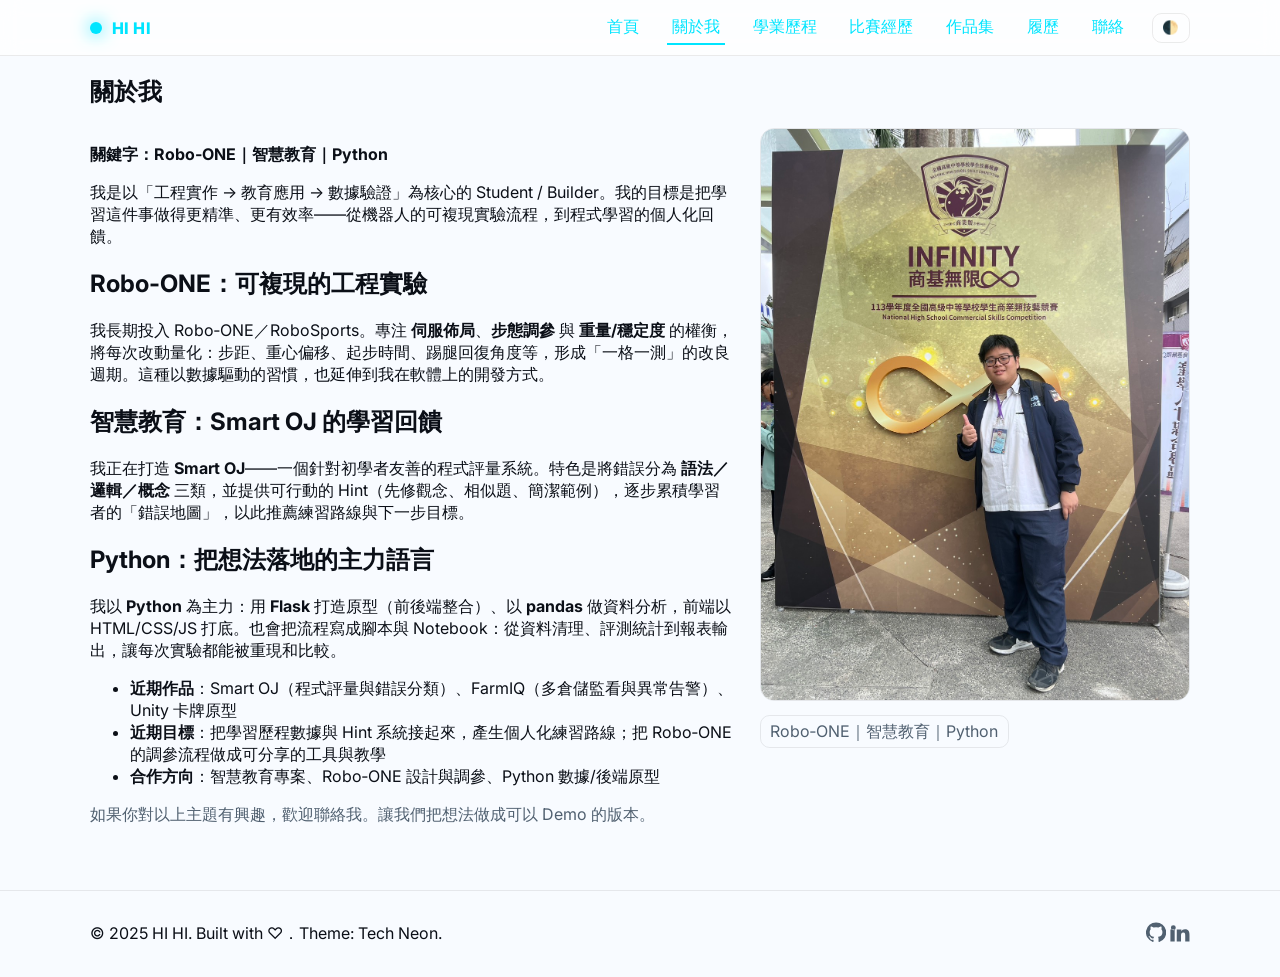
==== about.html @ a20ba3a3 "Add files via upload" ====
<!DOCTYPE html>
<html lang="zh-Hant">

<head>
    <meta charset="utf-8" />
    <meta name="viewport" content="width=device-width, initial-scale=1" />
    <title>首頁 · HI HI — Tech Portfolio</title>
    <meta name="description" content="科技風個人簡介網站：比賽經歷、學業歷程、作品集、履歷與聯絡方式。" />
    <meta name="color-scheme" content="dark light" />
    <link rel="preconnect" href="https://fonts.gstatic.com" crossorigin>
    <link href="https://fonts.googleapis.com/css2?family=JetBrains+Mono:wght@400;600;800&family=Inter:wght@300;400;600;800&display=swap" rel="stylesheet">
    <link rel="stylesheet" href="assets/css/style.css" />
    <script defer src="assets/js/main.js"></script>
</head>

<body>

    <header class="site-header glass">
        <div class="container nav-row">
            <a class="brand" href="index.html">
                <span class="logo-dot"></span><span class="brand-text">HI HI</span>
            </a>
            <button class="nav-toggle" aria-label="Toggle Menu">☰</button>
            <nav class="nav">
                <a href="index.html">首頁</a>
                <a href="about.html">關於我</a>
                <a href="academics.html">學業歷程</a>
                <a href="competitions.html">比賽經歷</a>
                <a href="projects.html">作品集</a>
                <a href="resume.html">履歷</a>
                <a href="contact.html">聯絡</a>
                <button id="themeSwitch" class="theme-btn" title="切換主題">🌓</button>
            </nav>
        </div>
    </header>

    <main class="content">

        <section class="container">
            <h1>關於我</h1>
            <div class="two-col">
                <div>
                    <p><b>關鍵字：Robo‑ONE｜智慧教育｜Python</b></p>
                    <p>我是以「工程實作 → 教育應用 → 數據驗證」為核心的 Student / Builder。我的目標是把學習這件事做得更精準、更有效率——從機器人的可複現實驗流程，到程式學習的個人化回饋。</p>

                    <h2>Robo‑ONE：可複現的工程實驗</h2>
                    <p>我長期投入 Robo‑ONE／RoboSports。專注 <b>伺服佈局</b>、<b>步態調參</b> 與 <b>重量/穩定度</b> 的權衡，將每次改動量化：步距、重心偏移、起步時間、踢腿回復角度等，形成「一格一測」的改良週期。這種以數據驅動的習慣，也延伸到我在軟體上的開發方式。</p>

                    <h2>智慧教育：Smart&nbsp;OJ 的學習回饋</h2>
                    <p>我正在打造 <b>Smart OJ</b>——一個針對初學者友善的程式評量系統。特色是將錯誤分為 <b>語法／邏輯／概念</b> 三類，並提供可行動的 Hint（先修觀念、相似題、簡潔範例），逐步累積學習者的「錯誤地圖」，以此推薦練習路線與下一步目標。</p>

                    <h2>Python：把想法落地的主力語言</h2>
                    <p>我以 <b>Python</b> 為主力：用 <b>Flask</b> 打造原型（前後端整合）、以 <b>pandas</b> 做資料分析，前端以 HTML/CSS/JS 打底。也會把流程寫成腳本與 Notebook：從資料清理、評測統計到報表輸出，讓每次實驗都能被重現和比較。</p>

                    <ul class="check">
                        <li><b>近期作品</b>：Smart OJ（程式評量與錯誤分類）、FarmIQ（多倉儲監看與異常告警）、Unity 卡牌原型</li>
                        <li><b>近期目標</b>：把學習歷程數據與 Hint 系統接起來，產生個人化練習路線；把 Robo‑ONE 的調參流程做成可分享的工具與教學</li>
                        <li><b>合作方向</b>：智慧教育專案、Robo‑ONE 設計與調參、Python 數據/後端原型</li>
                    </ul>

                    <p class="muted">如果你對以上主題有興趣，歡迎聯絡我。讓我們把想法做成可以 Demo 的版本。</p>
                </div>
                <aside class="aside">
                    <img src="assets/images/me.jpg" alt="個人大頭照" />
                    <div class="badge">Robo‑ONE｜智慧教育｜Python</div>
                </aside>
            </div>
        </section>

    </main>

    <footer class="site-footer">
        <div class="container footer-row">
            <p>© 2025 HI HI. Built with ♡．Theme: Tech Neon.</p>
            <div class="social">
                <a href="#" aria-label="GitHub" class="icon-link">
                    <svg width="20" height="20" viewBox="0 0 24 24" aria-hidden="true"><path d="M12 .5a12 12 0 0 0-3.79 23.4c.6.11.82-.26.82-.58v-2.02c-3.34.73-4.04-1.61-4.04-1.61-.55-1.41-1.35-1.79-1.35-1.79-1.1-.75.08-.73.08-.73 1.22.09 1.86 1.25 1.86 1.25 1.08 1.86 2.84 1.32 3.53 1.01.11-.78.42-1.32.76-1.62-2.67-.3-5.47-1.34-5.47-5.95 0-1.31.47-2.38 1.24-3.22-.12-.3-.54-1.52.12-3.17 0 0 1.01-.32 3.3 1.23a11.5 11.5 0 0 1 6 0c2.29-1.55 3.3-1.23 3.3-1.23.66 1.65.24 2.87.12 3.17.77.84 1.24 1.91 1.24 3.22 0 4.62-2.81 5.64-5.49 5.94.43.37.81 1.11.81 2.24v3.32c0 .32.22.7.83.58A12 12 0 0 0 12 .5z"/></svg>
                </a>
                <a href="#" aria-label="LinkedIn" class="icon-link">
                    <svg width="20" height="20" viewBox="0 0 24 24" aria-hidden="true"><path d="M6.94 6.94A2.94 2.94 0 1 1 1.06 6.94a2.94 2.94 0 0 1 5.88 0zM.5 23.5h5.12V8.91H.5V23.5zm7.61 0h5.11v-7.13c0-1.9.36-3.74 2.71-3.74 2.31 0 2.34 2.16 2.34 3.86v7.01h5.11V15.6c0-3.89-.84-6.88-5.4-6.88-2.19 0-3.66 1.2-4.26 2.33h-.06V8.92H8.11c.07 1.08 0 14.58 0 14.58z"/></svg>
                </a>
            </div>
        </div>
    </footer>

</body>

</html>
---- assets/css/style.css ----
:root {
    --bg: #0b0f17;
    --bg-soft: #0f1524;
    --text: #e6f1ff;
    --muted: #9aa5b1;
    --accent: #00e5ff;
    --card: rgba(255, 255, 255, 0.03);
    --glass: rgba(255, 255, 255, 0.06);
    --border: rgba(255, 255, 255, 0.08);
}

* {
    box-sizing: border-box;
}

html,
body {
    margin: 0;
    padding: 0;
    background: var(--bg);
    color: var(--text);
    font-family: Inter, 'Noto Sans TC', system-ui, -apple-system, Segoe UI, Roboto, 'PingFang TC', 'Heiti TC', sans-serif;
}

a {
    color: var(--accent);
    text-decoration: none;
}

.container {
    width: min(1100px, 92vw);
    margin: 0 auto;
}

.site-header {
    position: sticky;
    top: 0;
    z-index: 100;
    border-bottom: 1px solid var(--border);
}

.glass {
    backdrop-filter: blur(10px);
    background: var(--glass);
}

.nav-row {
    display: flex;
    align-items: center;
    justify-content: space-between;
    padding: .8rem 0;
    gap: 1rem;
}

.brand {
    display: flex;
    align-items: center;
    gap: .6rem;
    font-weight: 800;
    letter-spacing: .5px;
}

.logo-dot {
    width: 12px;
    height: 12px;
    border-radius: 50%;
    background: var(--accent);
    box-shadow: 0 0 18px var(--accent);
    display: inline-block;
}

.nav a {
    margin: 0 .6rem;
    padding: .4rem .3rem;
    border-bottom: 2px solid transparent;
}

.nav a.active,
.nav a:hover {
    border-color: var(--accent);
}

.nav-toggle {
    display: none;
    background: none;
    border: 1px solid var(--border);
    color: var(--text);
    padding: .4rem .6rem;
    border-radius: .6rem;
}

.theme-btn {
    margin-left: .6rem;
    border: 1px solid var(--border);
    padding: .4rem .6rem;
    border-radius: .6rem;
    background: none;
    color: var(--text);
}

.hero {
    position: relative;
    padding: 9rem 0 5rem;
    overflow: hidden;
}

.subtitle {
    color: var(--muted);
    margin-top: .2rem;
}

.grid-bg {
    position: absolute;
    inset: 0;
    background: radial-gradient(ellipse at 120% -20%, rgba(0, 229, 255, .15), transparent 40%), radial-gradient(ellipse at -20% 120%, rgba(0, 229, 255, .08), transparent 40%), linear-gradient(transparent, transparent 60%, rgba(0, 229, 255, .04));
    pointer-events: none;
}

.glitch {
    font-family: 'JetBrains Mono', monospace;
    font-size: clamp(36px, 7vw, 84px);
    font-weight: 800;
    letter-spacing: 2px;
    position: relative;
    display: inline-block;
}

.glitch::before,
.glitch::after {
    content: attr(data-text);
    position: absolute;
    left: 0;
    top: 0;
    mix-blend-mode: screen;
    clip-path: polygon(0 0, 100% 0, 100% 45%, 0 55%);
    filter: blur(.5px);
}

.glitch::before {
    transform: translate(2px, -1px);
    color: #f0f;
}

.glitch::after {
    transform: translate(-2px, 1px);
    color: #0ff;
}

.cards {
    display: grid;
    grid-template-columns: repeat(auto-fit, minmax(240px, 1fr));
    gap: 1rem;
    padding: 2rem 0 3rem;
}

.card {
    background: var(--card);
    border: 1px solid var(--border);
    border-radius: 16px;
    padding: 1.1rem;
    transition: transform .2s ease, border-color .2s;
}

.card:hover {
    transform: translateY(-3px);
    border-color: var(--accent);
}

.cards-2 {
    grid-template-columns: repeat(auto-fit, minmax(320px, 1fr));
}

.link {
    display: inline-block;
    margin-top: .6rem;
}

.two-col {
    display: grid;
    grid-template-columns: 1.2fr .8fr;
    gap: 1.5rem;
    align-items: start;
}

.aside img {
    width: 100%;
    height: auto;
    border-radius: 14px;
    border: 1px solid var(--border);
}

.badge {
    margin-top: .6rem;
    display: inline-block;
    padding: .3rem .6rem;
    border: 1px solid var(--border);
    border-radius: .6rem;
    color: var(--muted);
}

.timeline {
    list-style: none;
    margin: 0;
    padding: 1rem 0;
    border-left: 2px solid var(--border);
}

.timeline li {
    margin: 1rem 0 1.5rem;
    padding-left: 1rem;
    position: relative;
}

.timeline .time {
    font-weight: 800;
    color: var(--accent);
    margin-bottom: .2rem;
}

.timeline li::before {
    content: '';
    position: absolute;
    left: -7px;
    top: 6px;
    width: 10px;
    height: 10px;
    border-radius: 50%;
    background: var(--accent);
    box-shadow: 0 0 16px var(--accent);
}

.meta {
    color: var(--muted);
    font-size: .95rem;
    padding-left: 1rem;
}

.resume .skills {
    display: flex;
    flex-wrap: wrap;
    gap: .5rem 1rem;
}

.btn {
    border: 1px solid var(--border);
    padding: .6rem 1rem;
    border-radius: .7rem;
    display: inline-block;
}

.btn.primary {
    background: linear-gradient(90deg, var(--accent), #7af5ff);
    color: #001018;
    border: none;
    font-weight: 700;
    box-shadow: 0 0 24px rgba(0, 229, 255, .25);
}

.contact-form {
    display: grid;
    gap: .8rem;
    max-width: 700px;
    margin-top: 1rem;
}

.contact-form input,
.contact-form textarea {
    width: 100%;
    padding: .5rem .9rem;
    border-radius: .6rem;
    border: 1px solid var(--border);
    background: var(--bg-soft);
    color: var(--text);
}

.form-note {
    color: var(--muted);
    font-size: .9rem;
}

.site-footer {
    border-top: 1px solid var(--border);
    padding: 1rem 0;
    margin-top: 3rem;
}

.footer-row {
    display: flex;
    justify-content: space-between;
    align-items: center;
    gap: 1rem;
}

.icon-link svg {
    fill: var(--muted);
}

.icon-link:hover svg {
    fill: var(--accent);
}

.content {
    min-height: 2vh;
}


/* Active nav link */

.nav a.active {
    border-color: var(--accent);
}


/* Responsive */

@media (max-width: 900px) {
    .two-col {
        grid-template-columns: 1fr;
    }
}

@media (max-width: 720px) {
    .nav-toggle {
        display: block;
    }
    .nav {
        display: none;
        position: absolute;
        right: 2vw;
        top: 60px;
        background: var(--glass);
        border: 1px solid var(--border);
        border-radius: 12px;
        padding: .6rem;
    }
    .nav.open {
        display: flex;
        flex-direction: column;
        align-items: flex-start;
    }
    .nav a,
    .nav button {
        margin: .3rem .6rem;
    }
}


/* Light theme */

:root.light {
    --bg: #f8fbff;
    --bg-soft: #ffffff;
    --text: #0b0f17;
    --muted: #506070;
    --card: rgba(0, 0, 0, .03);
    --glass: rgba(255, 255, 255, 0.75);
    --border: rgba(0, 0, 0, 0.08);
}

.muted {
    color: var(--muted);
}


/* === Tighter timeline (global) === */

.timeline {
    padding: .5rem 0;
}


/* 原: 1rem 0 */

.timeline li {
    margin: .35rem 0 .5rem;
}


/* 原: 1rem 0 1.5rem */

.timeline .time {
    margin-bottom: .1rem;
}


/* 原: .2rem */

.timeline li::before {
    top: 4px;
    width: 8px;
    height: 8px;
}


/* 縮小節點 */


/* === Zero-spacing timeline (items stick together) === */

.timeline {
    padding: 0;
}

.timeline li {
    margin: 0;
}

.timeline .time {
    margin-bottom: 0;
}

.timeline li::before {
    top: 2.5em;
    width: 8px;
    height: 8px;
}


/* center the dot with text */

.timeline .content {
    margin: 0;
}

.timeline,
.timeline * {
    line-height: 1.15;
}


/* tighter line height to avoid overlap */


/* === Resume-only super compact timeline === */

.resume .timeline {
    padding: 0 !important;
    margin: 0 !important;
}

.resume .timeline li {
    margin: 0 !important;
    padding-left: .8rem;
}

.resume .timeline li+li {
    margin-top: .15rem;
}


/* 幾乎貼在一起 */

.resume .timeline .time {
    margin: 0 !important;
    line-height: 3.05;
    font-size: 2rem;
}

.resume .timeline .content {
    margin: 0 !important;
    line-height: 1.15;
}

.resume h2 {
    margin: .5rem 0 .35rem;
}


/* Hero slider */

.hero {
    padding: 0;
    position: relative;
    overflow: hidden;
}

.hero-slider {
    position: relative;
}

.slides {
    display: grid;
    grid-auto-flow: column;
    grid-auto-columns: 100%;
    overflow-x: auto;
    scroll-snap-type: x mandatory;
    -webkit-overflow-scrolling: touch;
    scrollbar-width: none;
}

.slides::-webkit-scrollbar {
    display: none;
}

.slides>img {
    width: 100%;
    height: clamp(260px, 52vh, 520px);
    object-fit: cover;
    scroll-snap-align: center;
    user-select: none;
    pointer-events: none;
}

.hero-overlay {
    position: absolute;
    inset: 0;
    display: grid;
    place-items: center;
    padding-top: 2rem;
    text-align: center;
    background: linear-gradient(180deg, rgba(10, 16, 24, 0) 40%, rgba(10, 16, 24, 0.06));
}

.ctrl {
    position: absolute;
    top: 50%;
    transform: translateY(-50%);
    border: 1px solid var(--border);
    background: var(--glass);
    color: var(--text);
    width: 42px;
    height: 42px;
    border-radius: 999px;
    display: grid;
    place-items: center;
    cursor: pointer;
    backdrop-filter: blur(8px);
}

.ctrl:hover {
    border-color: var(--accent);
}

.ctrl.prev {
    left: 14px;
}

.ctrl.next {
    right: 14px;
}

.dots {
    position: absolute;
    left: 50%;
    transform: translateX(-50%);
    bottom: 12px;
    display: flex;
    gap: 8px;
}

.dots button {
    width: 8px;
    height: 8px;
    border-radius: 999px;
    border: none;
    cursor: pointer;
    background: var(--border);
}

.dots button.active {
    background: var(--accent);
    box-shadow: 0 0 10px var(--accent);
}

.hero {
    padding: 0;
    position: relative;
    overflow: hidden;
}

.hero-overlay {
    position: absolute;
    inset: 0;
    display: grid;
    place-items: end center;
    padding: 2.5rem 1rem 3.2rem;
    text-align: center;
    z-index: 2;
    pointer-events: none;
}

.hero-overlay::before {
    content: "";
    position: absolute;
    inset: 0;
    z-index: -1;
    background: linear-gradient(180deg, rgba(0, 0, 0, .00) 0%, rgba(0, 0, 0, .18) 40%, rgba(0, 0, 0, .28) 65%, rgba(0, 0, 0, .36) 100%);
    pointer-events: none;
}

.hero-overlay .glitch {
    text-shadow: 0 4px 22px rgba(0, 0, 0, .45), 0 1px 0 rgba(0, 0, 0, .35);
}

.hero-overlay .subtitle {
    color: var(--text);
    text-shadow: 0 2px 12px rgba(0, 0, 0, .45);
}

.hero-overlay .cta {
    pointer-events: auto;
    display: inline-flex;
    gap: .6rem;
    padding: .55rem .8rem;
    margin-top: .8rem;
    border-radius: 999px;
    background: rgba(0, 0, 0, .25);
    backdrop-filter: blur(10px);
    border: 1px solid rgba(255, 255, 255, .18);
}

.slides>img {
    -webkit-mask-image: linear-gradient(90deg, transparent 0%, #000 6%, #000 94%, transparent 100%);
    mask-image: linear-gradient(90deg, transparent 0%, #000 6%, #000 94%, transparent 100%);
}

.ctrl {
    z-index: 3;
}

.dots {
    z-index: 3;
}

.card {
    transition: transform .2s ease, border-color .2s ease, box-shadow .2s ease;
    box-shadow: 0 6px 24px rgba(0, 0, 0, .08);
}

.card:hover {
    transform: translateY(-4px);
    border-color: var(--accent);
    box-shadow: 0 10px 26px rgba(0, 0, 0, .12), 0 0 0 1px rgba(0, 229, 255, .12) inset;
}

.hero::after {
    content: "";
    position: absolute;
    left: 0;
    right: 0;
    bottom: -1px;
    height: 42px;
    z-index: 1;
    background: linear-gradient(180deg, rgba(0, 0, 0, .18), rgba(0, 0, 0, 0));
    pointer-events: none;
}

@keyframes kenburns {
    0% {
        transform: scale(1)
    }
    50% {
        transform: scale(1.04)
    }
    100% {
        transform: scale(1)
    }
}

.slides>img {
    animation: kenburns 18s ease-in-out infinite;
}


/* === Hero 可調參數（依你的紅線/高度調整） === */

.hero {
    --hero-max: 1200px;
    /* 圖片與滑動區的最大寬度（對齊紅線距離） */
    --hero-height: clamp(300px, 52vh, 560px);
    --fade-start: 80px;
    /* ← 從左右邊緣內縮多少開始霧化（紅線距離） */
    --fade-soft: 10px;
    /* 霧化寬度（越大越柔） */
}


/* 限制滑動區容器寬度，置中 */

.hero .hero-slider {
    display: grid;
    place-items: center;
}

.hero .slides {
    max-width: var(--hero-max);
    width: 100%;
    margin: 0 auto;
    display: grid;
    grid-auto-flow: column;
    grid-auto-columns: 100%;
    overflow-x: auto;
    scroll-snap-type: x mandatory;
    -webkit-overflow-scrolling: touch;
    scrollbar-width: none;
}

.hero .slides::-webkit-scrollbar {
    display: none;
}


/* 圖片高度與霧化（從 --fade-start 開始） */

.hero .slides>img {
    width: 100%;
    height: var(--hero-height);
    object-fit: cover;
    object-position: 50% 50%;
    scroll-snap-align: center;
    user-select: none;
    pointer-events: none;
    /* 兩側「內縮後」才開始淡出：用雙線性漸層遮罩做 feather */
    -webkit-mask-image: linear-gradient(90deg, transparent 0, transparent calc(var(--fade-start) - var(--fade-soft)), #000 calc(var(--fade-start) + 0px), #000 calc(100% - var(--fade-start) - 0px), transparent calc(100% - var(--fade-start) + var(--fade-soft)), transparent 100%);
    mask-image: linear-gradient(90deg, transparent 0, transparent calc(var(--fade-start) - var(--fade-soft)), #000 calc(var(--fade-start) + 0px), #000 calc(100% - var(--fade-start) - 0px), transparent calc(100% - var(--fade-start) + var(--fade-soft)), transparent 100%);
}


/* 英雄區文字更清楚（加前景玻璃底＋背景暗層） */

.hero-overlay {
    position: absolute;
    inset: 0;
    display: grid;
    place-items: end center;
    padding: 2.6rem 1rem 3.3rem;
    text-align: center;
    z-index: 2;
    pointer-events: none;
    /* 不擋滑動 */
}

.hero-overlay::before {
    /* 背景暗層：下方較深，讓紫線附近的字更清楚 */
    content: "";
    position: absolute;
    inset: 0;
    z-index: -1;
    pointer-events: none;
    background: linear-gradient(180deg, rgba(0, 0, 0, .00) 0%, rgba(0, 0, 0, .18) 36%, rgba(0, 0, 0, .32) 72%, rgba(0, 0, 0, .38) 100%);
}


/* 文字本身的陰影，拉高對比 */

.hero-overlay .glitch {
    text-shadow: 0 4px 22px rgba(0, 0, 0, .45), 0 1px 0 rgba(0, 0, 0, .35);
}

.hero-overlay .subtitle {
    text-shadow: 0 2px 12px rgba(0, 0, 0, .45);
}


/* CTA 做玻璃底且可點擊 */

.hero-overlay .cta {
    pointer-events: auto;
    display: inline-flex;
    gap: .6rem;
    padding: .55rem .8rem;
    margin-top: .8rem;
    border-radius: 999px;
    background: rgba(0, 0, 0, .28);
    backdrop-filter: blur(10px);
    border: 1px solid rgba(255, 255, 255, .18);
}


/* 控制鈕/圓點層級保持在最上方 */

.ctrl {
    z-index: 3;
}

.dots {
    z-index: 3;
}


/* 純圖片輪播：保持你現有的 .hero/.hero-slider/.slides 樣式即可 */


/* 新增的「文字在下」區塊 */

.hero-text {
    max-width: 1200px;
    /* 跟輪播寬度對齊；需要更窄就改這裡 */
    margin: 0 auto;
    padding: 1.25rem 1rem 0;
    /* 上、左右、下 */
    text-align: center;
}

.hero-text .glitch {
    margin: 0;
    line-height: 1.1;
    text-shadow: 0 4px 22px rgba(0, 0, 0, .18);
    /* 淺色主題也好讀 */
}

.hero-text .subtitle {
    margin: .5rem 0 1rem;
    opacity: .9;
}

.hero-text .cta {
    display: inline-flex;
    gap: .6rem;
}


/* 把之前用於覆蓋層的樣式關掉（避免影響） */

.hero-overlay {
    display: none !important;
}

.hero {
    margin-bottom: .75rem;
}


/* 進場動畫：滑入 + 淡入（從下往上） */

@keyframes slideFadeUp {
    from {
        opacity: 0;
        transform: translateY(24px) scale(.98);
    }
    to {
        opacity: 1;
        transform: translateY(0) scale(1);
    }
}


/* 若想改成「從上滑下」，把 translateY(24px) 改成 translateY(-24px) 即可 */

.reveal {
    animation: slideFadeUp .7s cubic-bezier(.22, .9, .33, 1) both;
    will-change: transform, opacity;
}


/* 階梯延遲（副標、按鈕晚一點出場） */

.reveal.del-1 {
    animation-delay: .08s;
}

.reveal.del-2 {
    animation-delay: .16s;
}


/* 使用者偏好減少動效：關閉動畫、直接顯示 */

@media (prefers-reduced-motion: reduce) {
    .reveal {
        animation: none !important;
        opacity: 1 !important;
        transform: none !important;
    }
}
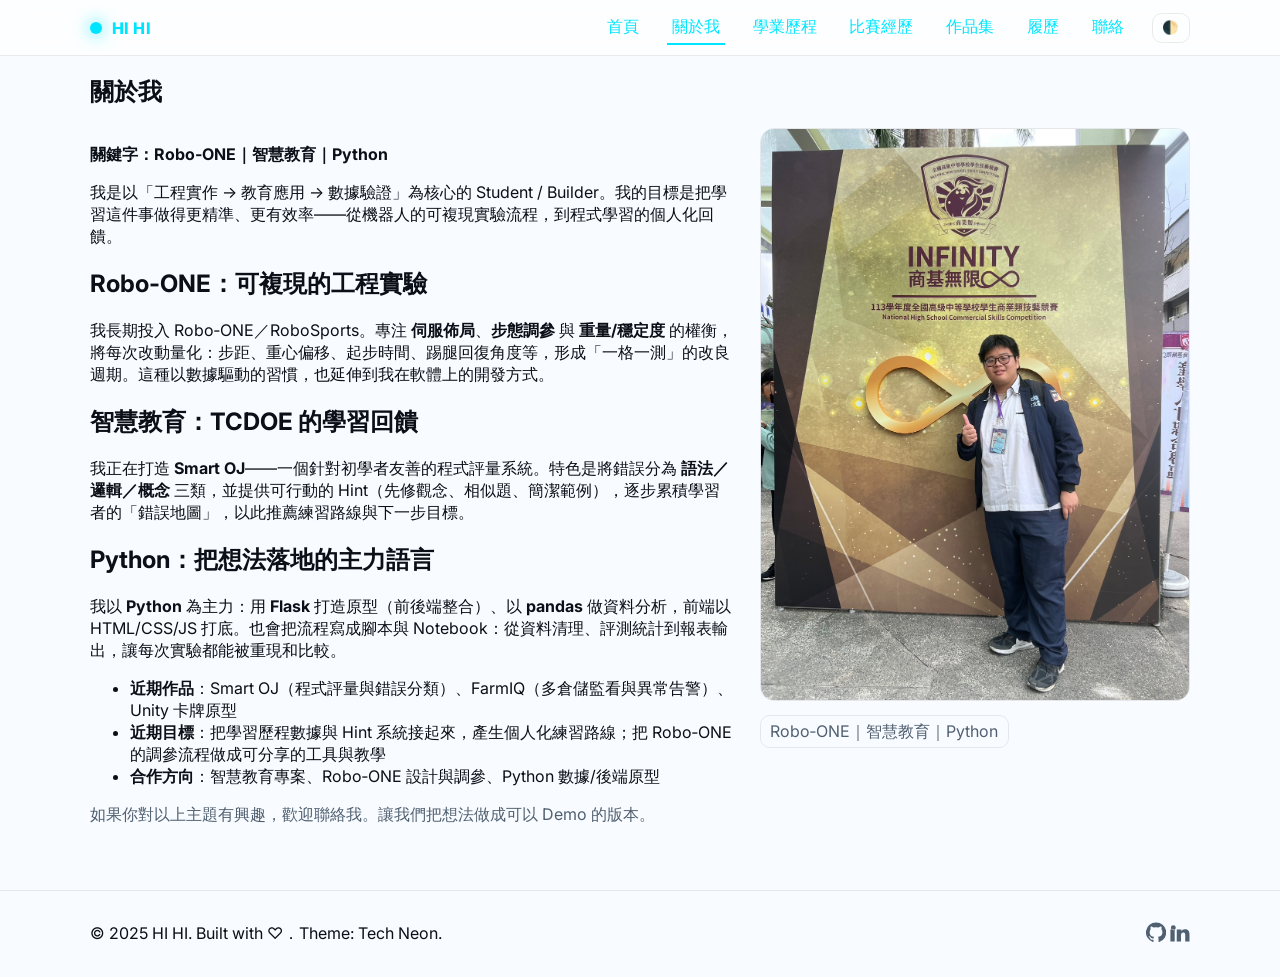
==== commit 9b74f829: "Update about.html" ====
--- a/about.html
+++ b/about.html
@@ -46,7 +46,7 @@
                     <h2>Robo‑ONE：可複現的工程實驗</h2>
                     <p>我長期投入 Robo‑ONE／RoboSports。專注 <b>伺服佈局</b>、<b>步態調參</b> 與 <b>重量/穩定度</b> 的權衡，將每次改動量化：步距、重心偏移、起步時間、踢腿回復角度等，形成「一格一測」的改良週期。這種以數據驅動的習慣，也延伸到我在軟體上的開發方式。</p>
 
-                    <h2>智慧教育：Smart&nbsp;OJ 的學習回饋</h2>
+                    <h2>智慧教育：TCDOE 的學習回饋</h2>
                     <p>我正在打造 <b>Smart OJ</b>——一個針對初學者友善的程式評量系統。特色是將錯誤分為 <b>語法／邏輯／概念</b> 三類，並提供可行動的 Hint（先修觀念、相似題、簡潔範例），逐步累積學習者的「錯誤地圖」，以此推薦練習路線與下一步目標。</p>
 
                     <h2>Python：把想法落地的主力語言</h2>
@@ -85,4 +85,4 @@
 
 </body>
 
-</html>+</html>
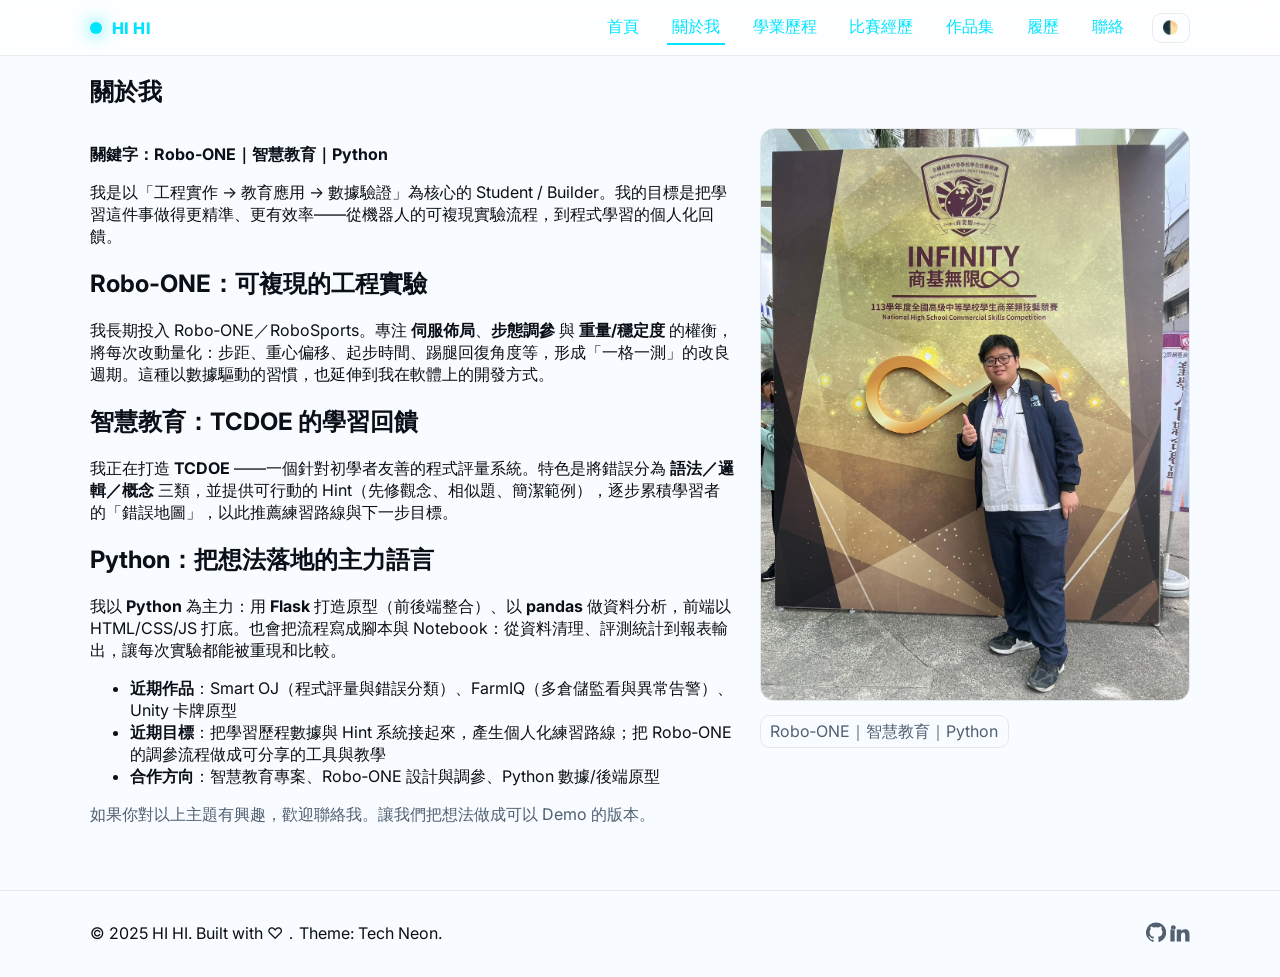
==== commit 36dfb9f2: "Update about.html" ====
--- a/about.html
+++ b/about.html
@@ -47,7 +47,7 @@
                     <p>我長期投入 Robo‑ONE／RoboSports。專注 <b>伺服佈局</b>、<b>步態調參</b> 與 <b>重量/穩定度</b> 的權衡，將每次改動量化：步距、重心偏移、起步時間、踢腿回復角度等，形成「一格一測」的改良週期。這種以數據驅動的習慣，也延伸到我在軟體上的開發方式。</p>
 
                     <h2>智慧教育：TCDOE 的學習回饋</h2>
-                    <p>我正在打造 <b>Smart OJ</b>——一個針對初學者友善的程式評量系統。特色是將錯誤分為 <b>語法／邏輯／概念</b> 三類，並提供可行動的 Hint（先修觀念、相似題、簡潔範例），逐步累積學習者的「錯誤地圖」，以此推薦練習路線與下一步目標。</p>
+                    <p>我正在打造 <b>TCDOE </b>——一個針對初學者友善的程式評量系統。特色是將錯誤分為 <b>語法／邏輯／概念</b> 三類，並提供可行動的 Hint（先修觀念、相似題、簡潔範例），逐步累積學習者的「錯誤地圖」，以此推薦練習路線與下一步目標。</p>
 
                     <h2>Python：把想法落地的主力語言</h2>
                     <p>我以 <b>Python</b> 為主力：用 <b>Flask</b> 打造原型（前後端整合）、以 <b>pandas</b> 做資料分析，前端以 HTML/CSS/JS 打底。也會把流程寫成腳本與 Notebook：從資料清理、評測統計到報表輸出，讓每次實驗都能被重現和比較。</p>
